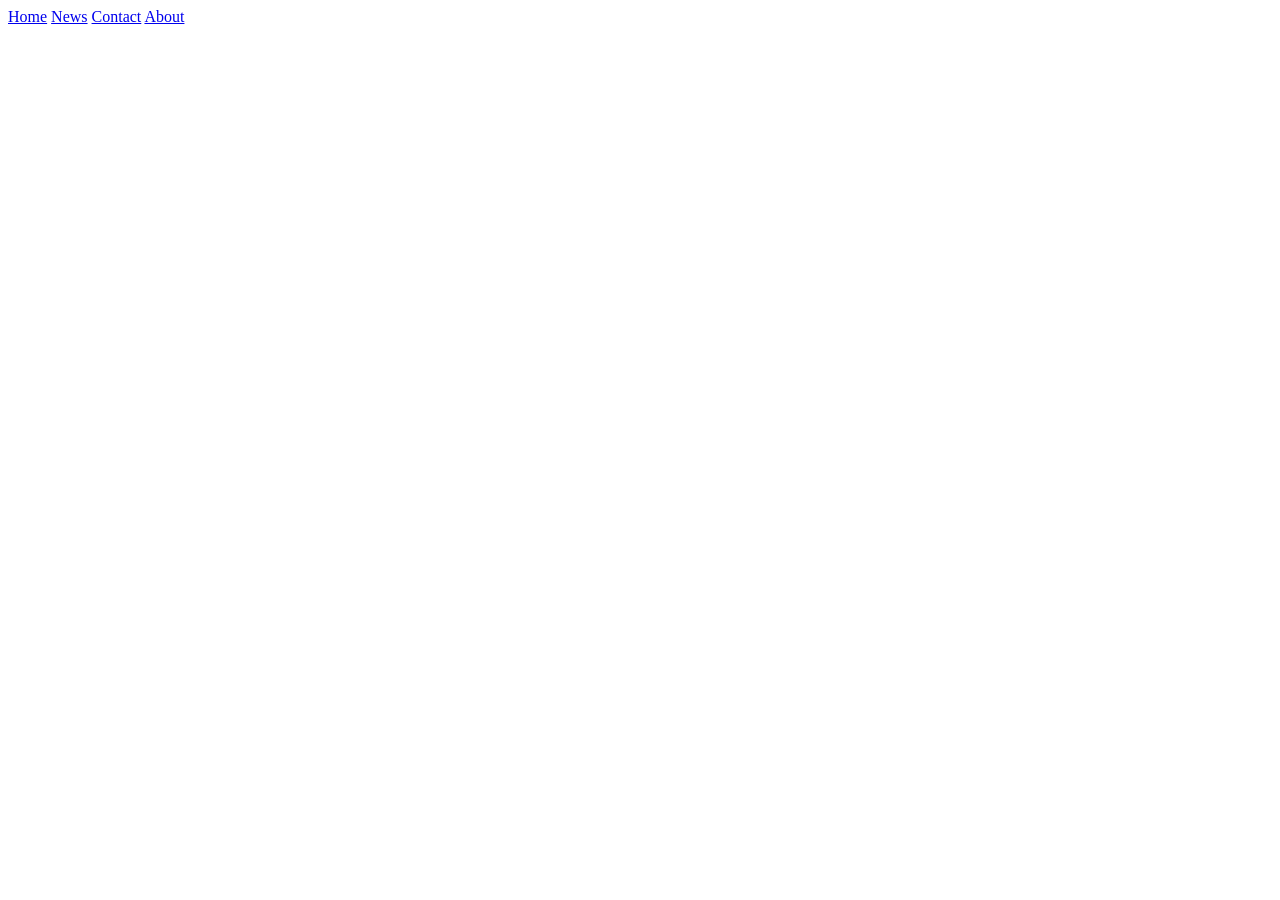
==== social network/Public/index.html @ c63f4bfc "update" ====
<!DOCTYPE html>
<html lang="en">
<head>
    <meta charset="UTF-8">
    <meta name="viewport" content="width=device-width, initial-scale=1.0">
    <title>Document</title>
</head>
<body>
    <div class="topnav">
        <a href="#home">Home</a>
        <a href="#news">News</a>
        <a href="#contact">Contact</a>
        <a href="#about">About</a>
    </div>
</body>
</html>
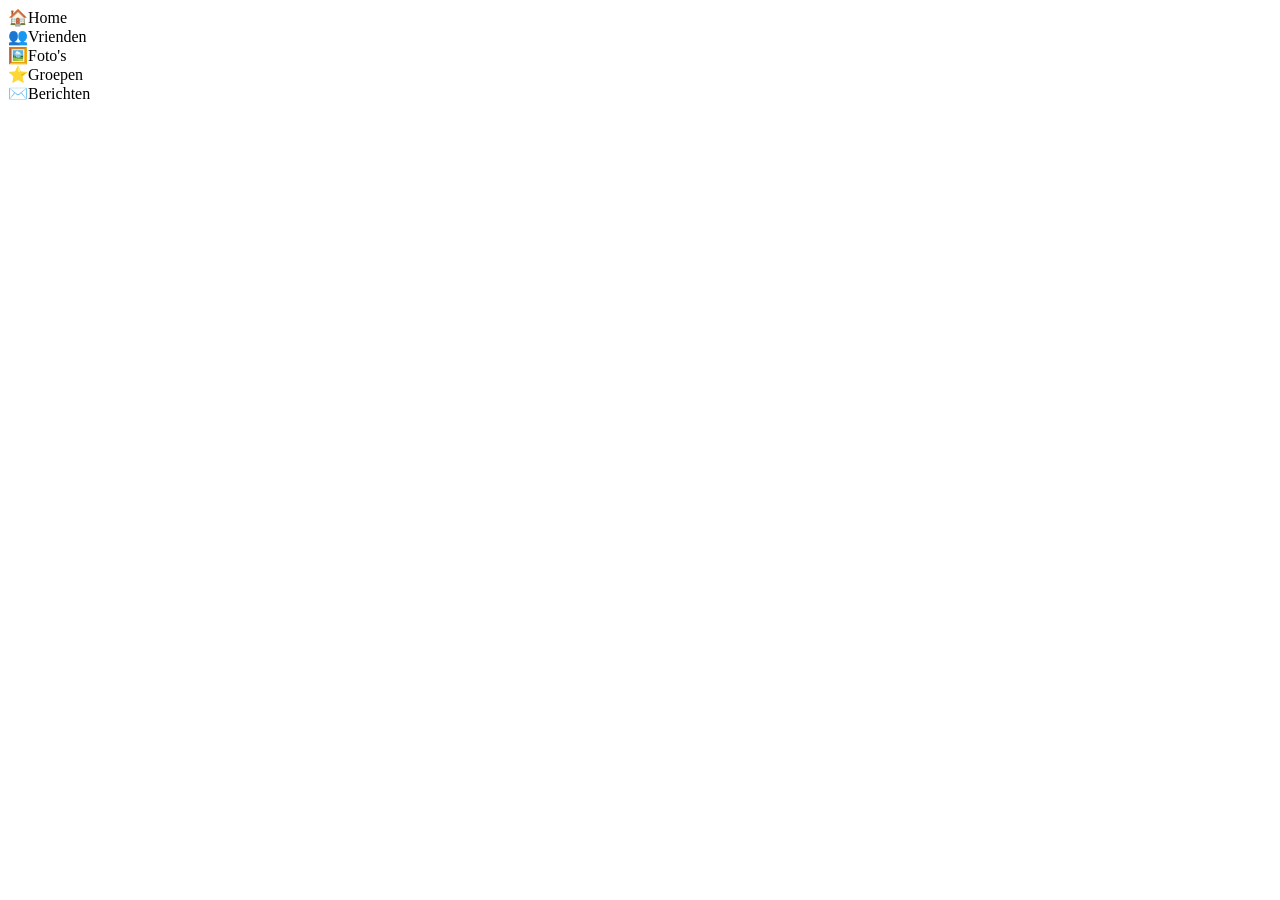
==== commit 9b5bfbe1: "update" ====
--- a/social network/Public/index.html
+++ b/social network/Public/index.html
@@ -6,11 +6,11 @@
     <title>Document</title>
 </head>
 <body>
-    <div class="topnav">
-        <a href="#home">Home</a>
-        <a href="#news">News</a>
-        <a href="#contact">Contact</a>
-        <a href="#about">About</a>
+<div class="nav-item active" data-tab="Home"><span class="emoji">🏠</span>Home</div>
+    <div class="nav-item" data-tab="Vrienden"><span class="emoji">👥</span>Vrienden</div>
+    <div class="nav-item" data-tab="Foto's"><span class="emoji">🖼️</span>Foto's</div>
+    <div class="nav-item" data-tab="Groepen"><span class="emoji">⭐</span>Groepen</div>
+    <div class="nav-item" data-tab="Berichten" id="navBerichten"><span class="emoji">✉️</span>Berichten<span class="badge" id="badgeBerichten"></span>
     </div>
 </body>
 </html>
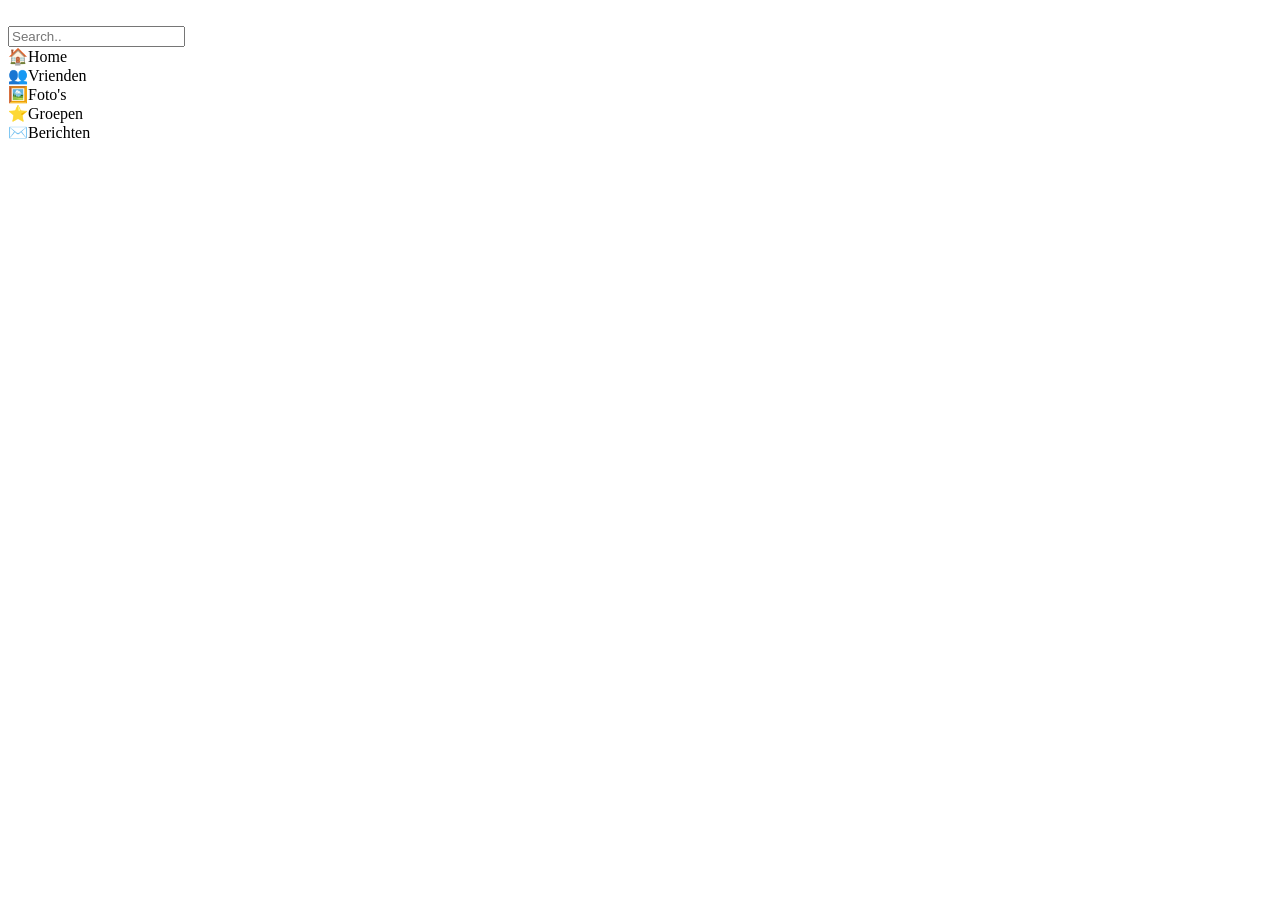
==== commit 17174eee: "update name and logo" ====
--- a/social network/Public/index.html
+++ b/social network/Public/index.html
@@ -6,11 +6,23 @@
     <title>Document</title>
 </head>
 <body>
-<div class="nav-item active" data-tab="Home"><span class="emoji">🏠</span>Home</div>
+
+<div>
+    <img src="/files/logo.png" alt="">
+</div>
+
+<div class="topnav">
+    <input type="text" placeholder="Search..">
+    <div class="nav-item active" data-tab="Home"><span class="emoji">🏠</span>Home</div>
     <div class="nav-item" data-tab="Vrienden"><span class="emoji">👥</span>Vrienden</div>
     <div class="nav-item" data-tab="Foto's"><span class="emoji">🖼️</span>Foto's</div>
     <div class="nav-item" data-tab="Groepen"><span class="emoji">⭐</span>Groepen</div>
     <div class="nav-item" data-tab="Berichten" id="navBerichten"><span class="emoji">✉️</span>Berichten<span class="badge" id="badgeBerichten"></span>
-    </div>
+</div>
+
+<div>
+    <img src="/files/blank-avatar-placeholder-grey-vector-21806614.png" alt="">
+</div>
+
 </body>
 </html>
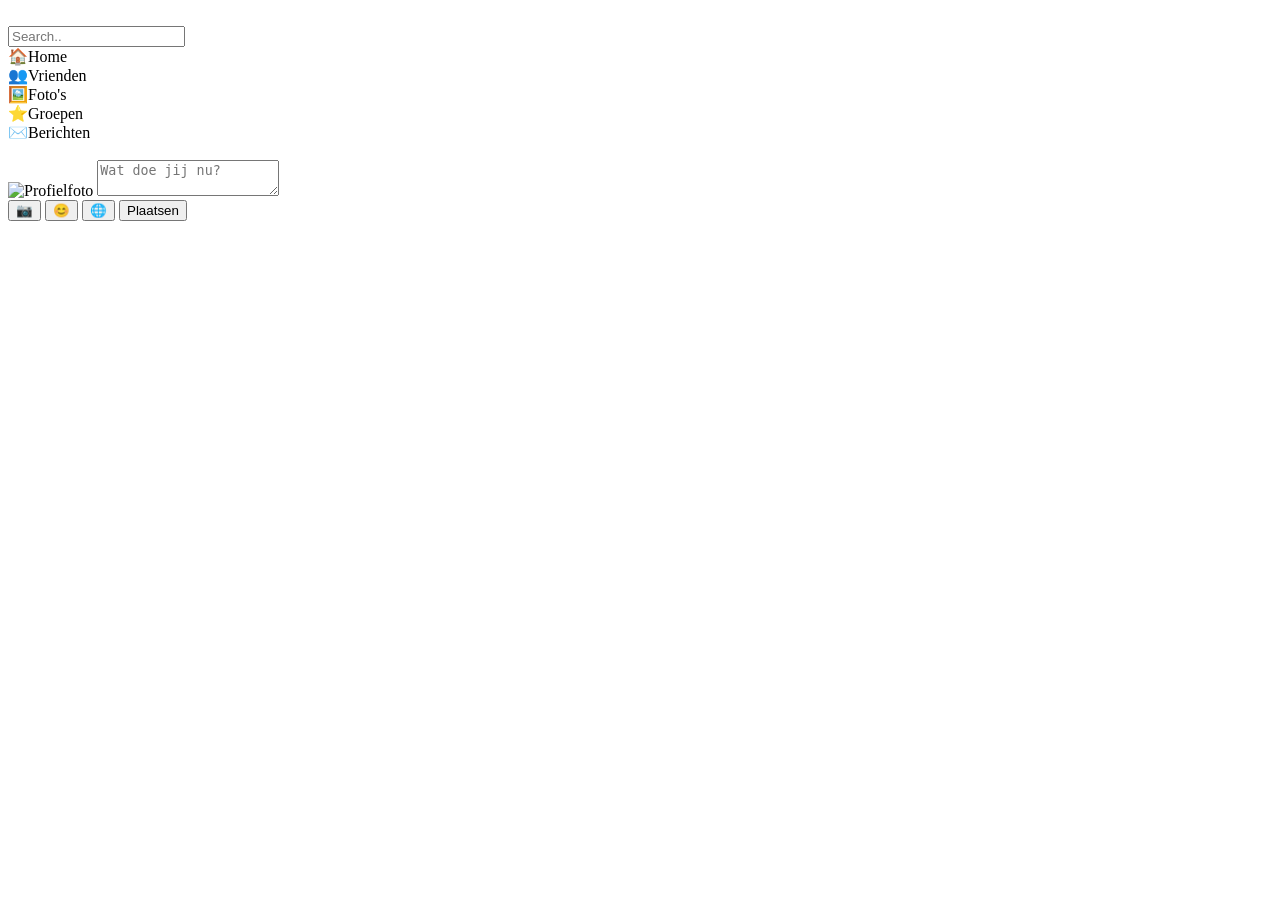
==== commit fabc22f5: "post box" ====
--- a/social network/Public/index.html
+++ b/social network/Public/index.html
@@ -24,5 +24,36 @@
     <img src="/files/blank-avatar-placeholder-grey-vector-21806614.png" alt="">
 </div>
 
+<form class="post-box">
+
+    <div class="post-header">
+        <img src="/files/blank-avatar-placeholder-grey-vector-21806614.png" alt="Profielfoto">
+
+        <textarea
+            name="post"
+            placeholder="Wat doe jij nu?"
+            required
+        ></textarea>
+    </div>
+
+    <div class="post-actions">
+        <button type="button" aria-label="Foto toevoegen">
+            📷
+        </button>
+
+        <button type="button" aria-label="Emoji toevoegen">
+            😊
+        </button>
+
+        <button type="button" aria-label="Locatie toevoegen">
+            🌐
+        </button>
+
+        <button type="submit">
+            Plaatsen
+        </button>
+    </div>
+
+</form>
 </body>
 </html>
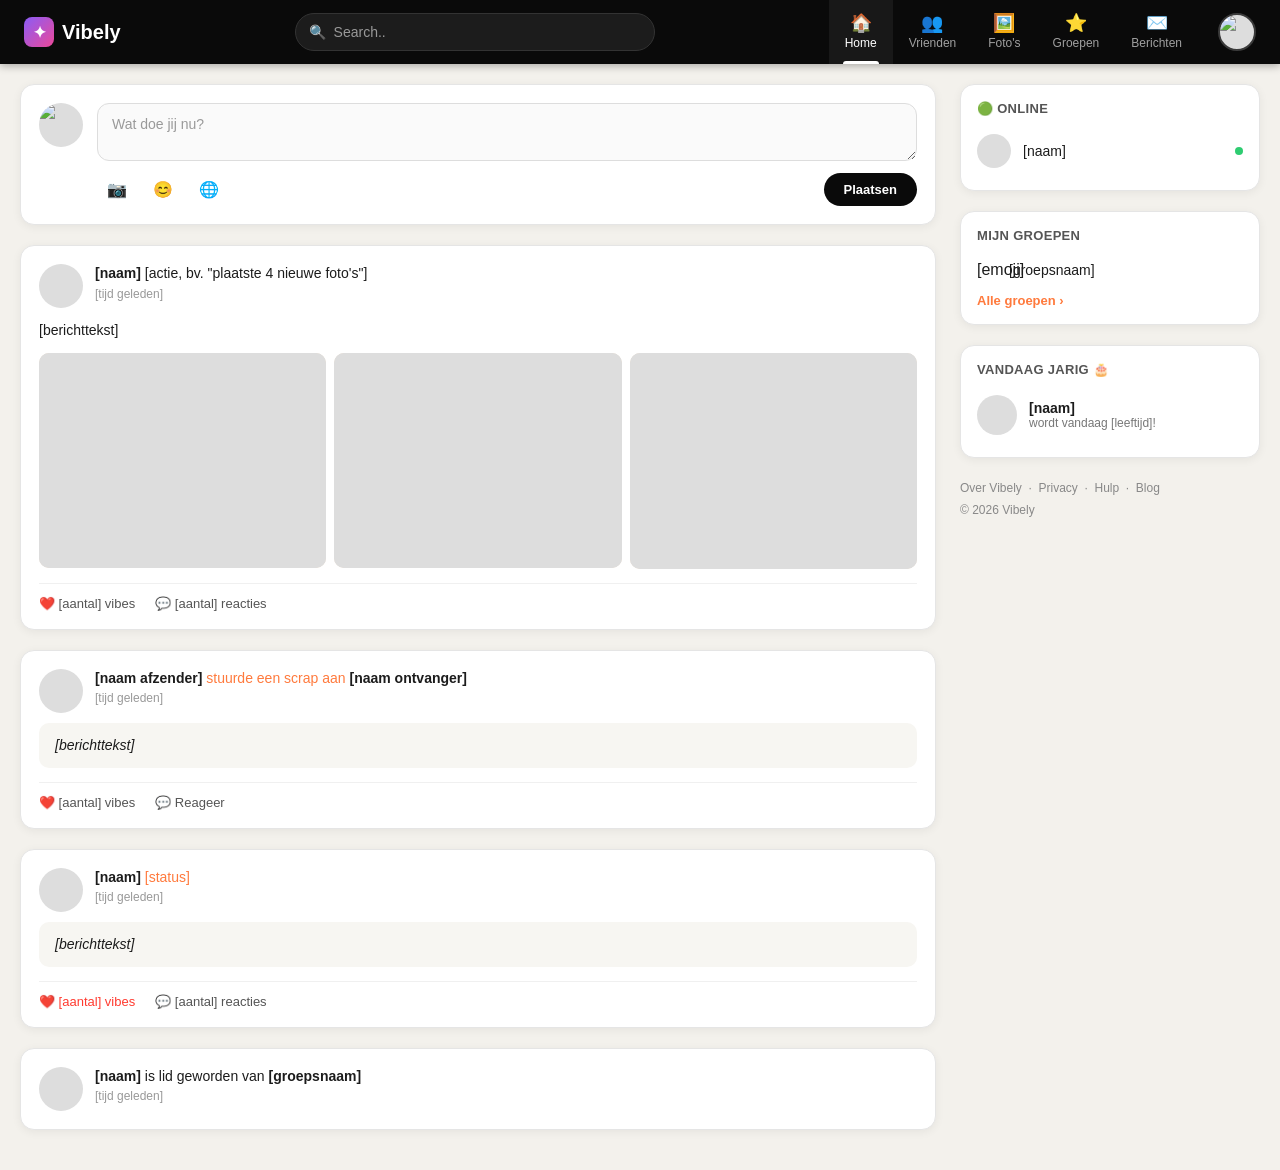
==== commit 008676f2: "update code and added css" ====
--- a/social network/Public/index.html
+++ b/social network/Public/index.html
@@ -1,59 +1,170 @@
 <!DOCTYPE html>
-<html lang="en">
+<html lang="nl">
 <head>
-    <meta charset="UTF-8">
-    <meta name="viewport" content="width=device-width, initial-scale=1.0">
-    <title>Document</title>
+<meta charset="UTF-8">
+<meta name="viewport" content="width=device-width, initial-scale=1.0">
+<title>Vibely</title>
+<link rel="stylesheet" href="style.css">
 </head>
 <body>
 
-<div>
-    <img src="/files/logo.png" alt="">
-</div>
+<div class="nav">
 
-<div class="topnav">
+  <div class="logo">
+    <span class="logo-icon">✦</span>
+    <span class="wordmark">Vibely</span>
+  </div>
+
+  <div class="search">
+    <span class="search-icon">🔍</span>
     <input type="text" placeholder="Search..">
+  </div>
+
+  <div class="nav-links">
     <div class="nav-item active" data-tab="Home"><span class="emoji">🏠</span>Home</div>
     <div class="nav-item" data-tab="Vrienden"><span class="emoji">👥</span>Vrienden</div>
     <div class="nav-item" data-tab="Foto's"><span class="emoji">🖼️</span>Foto's</div>
     <div class="nav-item" data-tab="Groepen"><span class="emoji">⭐</span>Groepen</div>
-    <div class="nav-item" data-tab="Berichten" id="navBerichten"><span class="emoji">✉️</span>Berichten<span class="badge" id="badgeBerichten"></span>
+    <div class="nav-item" data-tab="Berichten" id="navBerichten">
+      <span class="emoji">✉️</span>Berichten
+      <!-- zet hier het aantal ongelezen berichten in, leeg = geen badge -->
+      <span class="badge" id="badgeBerichten"></span>
+    </div>
+  </div>
+
+  <div class="profile">
+    <!-- profielfoto ingelogde gebruiker -->
+    <img src="" alt="Profielfoto">
+  </div>
+
 </div>
 
-<div>
-    <img src="/files/blank-avatar-placeholder-grey-vector-21806614.png" alt="">
+<div class="page">
+
+  <div class="main-col">
+
+    <form class="post-box">
+      <div class="post-header">
+        <!-- profielfoto ingelogde gebruiker -->
+        <img src="" alt="Profielfoto">
+        <textarea name="post" placeholder="Wat doe jij nu?" required></textarea>
+      </div>
+
+      <div class="post-actions">
+        <button type="button" aria-label="Foto toevoegen">📷</button>
+        <button type="button" aria-label="Emoji toevoegen">😊</button>
+        <button type="button" aria-label="Locatie toevoegen">🌐</button>
+        <button type="submit">Plaatsen</button>
+      </div>
+    </form>
+
+    <!-- =====================================================
+         FEED
+         herhaal onderstaand blok (of een variant, zie hieronder)
+         voor elk item uit de database
+         ===================================================== -->
+
+    <!-- variant: post met foto's -->
+    <div class="card">
+      <div class="card-head">
+        <img src="" alt="">
+        <div class="who">
+          <b>[naam]</b> [actie, bv. "plaatste 4 nieuwe foto's"]<br>
+          <span class="time">[tijd geleden]</span>
+        </div>
+      </div>
+      <p class="card-text">[berichttekst]</p>
+      <div class="photo-grid">
+        <div><img src="" alt=""></div>
+        <div><img src="" alt=""></div>
+        <div><img src="" alt=""></div>
+      </div>
+      <div class="card-meta">
+        <span>❤️ [aantal] vibes</span>
+        <span>💬 [aantal] reacties</span>
+      </div>
+    </div>
+
+    <!-- variant: scrap / bericht naar iemand -->
+    <div class="card">
+      <div class="card-head">
+        <img src="" alt="">
+        <div class="who">
+          <b>[naam afzender]</b> <span class="action">stuurde een scrap aan</span> <b>[naam ontvanger]</b><br>
+          <span class="time">[tijd geleden]</span>
+        </div>
+      </div>
+      <div class="card-quote">[berichttekst]</div>
+      <div class="card-meta">
+        <span>❤️ [aantal] vibes</span>
+        <span>💬 Reageer</span>
+      </div>
+    </div>
+
+    <!-- variant: statusupdate -->
+    <div class="card">
+      <div class="card-head">
+        <img src="" alt="">
+        <div class="who">
+          <b>[naam]</b> <span class="action">[status]</span><br>
+          <span class="time">[tijd geleden]</span>
+        </div>
+      </div>
+      <div class="card-quote">[berichttekst]</div>
+      <div class="card-meta">
+        <span class="liked">❤️ [aantal] vibes</span>
+        <span>💬 [aantal] reacties</span>
+      </div>
+    </div>
+
+    <!-- variant: lid geworden van groep (geen foto/tekst/meta nodig) -->
+    <div class="card">
+      <div class="card-head">
+        <img src="" alt="">
+        <div class="who">
+          <b>[naam]</b> is lid geworden van <b>[groepsnaam]</b><br>
+          <span class="time">[tijd geleden]</span>
+        </div>
+      </div>
+    </div>
+
+  </div>
+
+  <div class="sidebar">
+
+    <div class="panel">
+      <h3>🟢 ONLINE</h3>
+      <!-- herhaal per vriend die online is -->
+      <div class="friend-row"><img src="" alt="">[naam]<span class="dot"></span></div>
+    </div>
+
+    <div class="panel">
+      <h3>MIJN GROEPEN</h3>
+      <!-- herhaal per groep waar gebruiker lid van is -->
+      <div class="group-row"><span class="icon">[emoji]</span>[groepsnaam]</div>
+      <a class="see-all" href="#">Alle groepen ›</a>
+    </div>
+
+    <div class="panel">
+      <h3>VANDAAG JARIG 🎂</h3>
+      <!-- herhaal per vriend die vandaag jarig is, leeg laten als niemand jarig is -->
+      <div class="birthday-row">
+        <img src="" alt="">
+        <div>
+          <div class="name">[naam]</div>
+          <div class="sub">wordt vandaag [leeftijd]!</div>
+        </div>
+      </div>
+    </div>
+
+    <div class="footer-links">
+      Over Vibely &nbsp;·&nbsp; Privacy &nbsp;·&nbsp; Hulp &nbsp;·&nbsp; Blog<br>
+      © 2026 Vibely
+    </div>
+
+  </div>
+
 </div>
 
-<form class="post-box">
-
-    <div class="post-header">
-        <img src="/files/blank-avatar-placeholder-grey-vector-21806614.png" alt="Profielfoto">
-
-        <textarea
-            name="post"
-            placeholder="Wat doe jij nu?"
-            required
-        ></textarea>
-    </div>
-
-    <div class="post-actions">
-        <button type="button" aria-label="Foto toevoegen">
-            📷
-        </button>
-
-        <button type="button" aria-label="Emoji toevoegen">
-            😊
-        </button>
-
-        <button type="button" aria-label="Locatie toevoegen">
-            🌐
-        </button>
-
-        <button type="submit">
-            Plaatsen
-        </button>
-    </div>
-
-</form>
 </body>
 </html>
--- a/social network/Public/style.css
+++ b/social network/Public/style.css
@@ -0,0 +1,602 @@
+/* =====================================================
+   RESET
+   ===================================================== */
+
+* {
+  box-sizing: border-box;
+}
+
+html, body {
+  margin: 0;
+  padding: 0;
+  min-height: 100vh;
+  font-family: Arial, Helvetica, sans-serif;
+  background: #f3f1ec;
+  color: #1c1c1c;
+}
+
+img {
+  max-width: 100%;
+  display: block;
+}
+
+/* zolang er nog geen echte src vanuit de database is,
+   voorkomt dit dat de alt-tekst van een "kapotte" afbeelding
+   buiten de cirkel/vorm uitsteekt */
+
+img[src=""] {
+  font-size: 0;
+  color: transparent;
+  text-indent: -9999px;
+  background: #dddddd;
+}
+
+a {
+  color: inherit;
+  text-decoration: none;
+}
+
+
+/* =====================================================
+   NAVBAR
+   ===================================================== */
+
+.nav {
+  position: fixed;
+  top: 0;
+  left: 0;
+  width: 100%;
+  height: 64px;
+
+  background: #0a0a0a;
+  box-shadow: 0 2px 8px rgba(0, 0, 0, 0.3);
+
+  display: grid;
+  grid-template-columns: auto minmax(0, 1fr) auto auto;
+  align-items: center;
+  column-gap: 20px;
+
+  padding: 0 24px;
+
+  z-index: 999;
+}
+
+
+/* logo */
+
+.nav .logo {
+  display: flex;
+  align-items: center;
+  gap: 8px;
+  flex-shrink: 0;
+  font-size: 20px;
+  font-weight: bold;
+  color: #ffffff;
+}
+
+.nav .logo .logo-icon {
+  width: 30px;
+  height: 30px;
+  border-radius: 8px;
+  background: linear-gradient(135deg, #8b5cf6, #ec4899);
+  display: flex;
+  align-items: center;
+  justify-content: center;
+  font-size: 16px;
+  flex-shrink: 0;
+}
+
+/* search */
+
+.nav .search {
+  position: relative;
+
+  justify-self: center;
+  width: 100%;
+  min-width: 0;
+  max-width: 360px;
+}
+
+.nav .search .search-icon {
+  position: absolute;
+  left: 14px;
+  top: 50%;
+  transform: translateY(-50%);
+
+  font-size: 14px;
+  color: #999999;
+  pointer-events: none;
+}
+
+.nav .search input {
+  width: 100%;
+  height: 38px;
+  padding: 0 16px 0 38px;
+
+  border: 1px solid #333333;
+  border-radius: 20px;
+
+  background: #1c1c1c;
+  color: #ffffff;
+  font-size: 14px;
+
+  outline: none;
+}
+
+.nav .search input::placeholder {
+  color: #999999;
+}
+
+.nav .search input:focus {
+  background: #262626;
+  border-color: #555555;
+}
+
+/* nav links (scrollable on small screens instead of overlapping) */
+
+.nav-links {
+  display: flex;
+  align-items: stretch;
+  justify-content: flex-end;
+  height: 100%;
+  overflow-x: auto;
+  scrollbar-width: none;
+  min-width: 0;
+}
+
+.nav-links::-webkit-scrollbar {
+  display: none;
+}
+
+.nav-item {
+  position: relative;
+  flex: 0 0 auto;
+
+  display: flex;
+  flex-direction: column;
+  align-items: center;
+  justify-content: center;
+  gap: 4px;
+
+  padding: 0 16px;
+
+  color: #a0a0a0;
+  font-size: 12px;
+  white-space: nowrap;
+  cursor: pointer;
+
+  transition: background 0.2s ease, color 0.2s ease;
+}
+
+.nav-item .emoji {
+  font-size: 18px;
+  line-height: 1;
+}
+
+.nav-item:hover {
+  background: #181818;
+  color: #ffffff;
+}
+
+.nav-item.active {
+  background: #181818;
+  color: #ffffff;
+}
+
+.nav-item.active::after {
+  content: "";
+  position: absolute;
+  left: 14px;
+  right: 14px;
+  bottom: 0;
+  height: 3px;
+  background: #ffffff;
+  border-radius: 3px 3px 0 0;
+}
+
+/* badge — only shows when it actually has a number in it */
+
+.badge {
+  position: absolute;
+  top: 8px;
+  right: 6px;
+
+  min-width: 16px;
+  height: 16px;
+  padding: 0 4px;
+
+  display: none;
+  align-items: center;
+  justify-content: center;
+
+  border-radius: 999px;
+  background: #ff3b30;
+  color: #ffffff;
+  font-size: 10px;
+  line-height: 1;
+}
+
+.badge:not(:empty) {
+  display: flex;
+}
+
+/* profile avatar top right */
+
+.nav .profile {
+  flex-shrink: 0;
+}
+
+.nav .profile img {
+  width: 38px;
+  height: 38px;
+  border-radius: 50%;
+  object-fit: cover;
+  border: 2px solid #3a3a3a;
+  background: #dddddd;
+}
+
+
+/* =====================================================
+   PAGE LAYOUT
+   ===================================================== */
+
+.page {
+  max-width: 1280px;
+  margin: 0 auto;
+  padding: 84px 20px 40px;
+
+  display: grid;
+  grid-template-columns: minmax(0, 1fr) 300px;
+  gap: 24px;
+  align-items: start;
+}
+
+.main-col {
+  min-width: 0;
+  display: flex;
+  flex-direction: column;
+  gap: 20px;
+}
+
+
+/* =====================================================
+   POST BOX
+   ===================================================== */
+
+.post-box {
+  width: 100%;
+  padding: 18px;
+
+  background: #ffffff;
+  border: 1px solid #e5e5e5;
+  border-radius: 14px;
+  box-shadow: 0 2px 10px rgba(0, 0, 0, 0.06);
+}
+
+.post-header {
+  display: flex;
+  align-items: flex-start;
+  gap: 14px;
+  width: 100%;
+}
+
+.post-header img {
+  width: 44px;
+  height: 44px;
+  border-radius: 50%;
+  object-fit: cover;
+  flex-shrink: 0;
+  background: #dddddd;
+}
+
+.post-header textarea {
+  flex: 1;
+  min-width: 0;
+  min-height: 44px;
+  padding: 12px 14px;
+  resize: vertical;
+
+  border: 1px solid #dddddd;
+  border-radius: 12px;
+  background: #fafafa;
+  color: #222222;
+
+  font-family: inherit;
+  font-size: 14px;
+  outline: none;
+}
+
+.post-header textarea::placeholder {
+  color: #999999;
+}
+
+.post-header textarea:focus {
+  background: #ffffff;
+  border-color: #aaaaaa;
+}
+
+.post-actions {
+  display: flex;
+  align-items: center;
+  flex-wrap: wrap;
+  gap: 6px;
+  margin-top: 12px;
+  padding-left: 58px;
+}
+
+.post-actions button {
+  border: none;
+  background: transparent;
+  padding: 7px 10px;
+  border-radius: 8px;
+  cursor: pointer;
+  font-size: 16px;
+}
+
+.post-actions button:hover {
+  background: #f1f1f1;
+}
+
+.post-actions button[type="submit"] {
+  margin-left: auto;
+  padding: 9px 20px;
+  background: #0a0a0a;
+  color: #ffffff;
+  border-radius: 20px;
+  font-size: 13px;
+  font-weight: bold;
+}
+
+.post-actions button[type="submit"]:hover {
+  background: #262626;
+}
+
+
+/* =====================================================
+   FEED CARDS
+   ===================================================== */
+
+.card {
+  width: 100%;
+  padding: 18px;
+
+  background: #ffffff;
+  border: 1px solid #e5e5e5;
+  border-radius: 14px;
+  box-shadow: 0 2px 10px rgba(0, 0, 0, 0.06);
+}
+
+.card-head {
+  display: flex;
+  align-items: flex-start;
+  gap: 12px;
+}
+
+.card-head img {
+  width: 44px;
+  height: 44px;
+  border-radius: 50%;
+  object-fit: cover;
+  flex-shrink: 0;
+  background: #dddddd;
+}
+
+.card-head .who {
+  font-size: 14px;
+  line-height: 1.4;
+}
+
+.card-head .who b {
+  font-weight: bold;
+}
+
+.card-head .action {
+  color: #ff7a3d;
+}
+
+.card-head .time {
+  font-size: 12px;
+  color: #999999;
+}
+
+.card-text {
+  margin: 12px 0 0;
+  font-size: 14px;
+  line-height: 1.5;
+}
+
+.card-quote {
+  margin-top: 10px;
+  padding: 12px 16px;
+  background: #f7f6f2;
+  border-radius: 10px;
+  font-size: 14px;
+  font-style: italic;
+  line-height: 1.5;
+}
+
+.photo-grid {
+  margin-top: 12px;
+  display: grid;
+  grid-template-columns: repeat(3, 1fr);
+  gap: 8px;
+}
+
+.photo-grid div {
+  aspect-ratio: 4 / 3;
+  border-radius: 10px;
+  background: #ecdfd2;
+  overflow: hidden;
+}
+
+.photo-grid img {
+  width: 100%;
+  height: 100%;
+  object-fit: cover;
+}
+
+.card-meta {
+  display: flex;
+  align-items: center;
+  gap: 20px;
+  margin-top: 14px;
+  padding-top: 12px;
+  border-top: 1px solid #f0f0f0;
+  font-size: 13px;
+  color: #555555;
+}
+
+.card-meta span {
+  display: flex;
+  align-items: center;
+  gap: 6px;
+  cursor: pointer;
+}
+
+.card-meta .liked {
+  color: #ff3b30;
+}
+
+
+/* =====================================================
+   SIDEBAR
+   ===================================================== */
+
+.sidebar {
+  display: flex;
+  flex-direction: column;
+  gap: 20px;
+}
+
+.panel {
+  background: #ffffff;
+  border: 1px solid #e5e5e5;
+  border-radius: 14px;
+  padding: 16px;
+  box-shadow: 0 2px 10px rgba(0, 0, 0, 0.06);
+}
+
+.panel h3 {
+  margin: 0 0 12px;
+  font-size: 13px;
+  letter-spacing: 0.3px;
+  color: #555555;
+  display: flex;
+  align-items: center;
+  gap: 6px;
+}
+
+.friend-row, .group-row, .birthday-row {
+  display: flex;
+  align-items: center;
+  gap: 12px;
+  padding: 6px 0;
+  font-size: 14px;
+}
+
+.friend-row img {
+  width: 34px;
+  height: 34px;
+  border-radius: 50%;
+  object-fit: cover;
+  background: #dddddd;
+}
+
+.friend-row .dot {
+  width: 8px;
+  height: 8px;
+  border-radius: 50%;
+  background: #2ecc71;
+  margin-left: auto;
+}
+
+.group-row .icon {
+  font-size: 16px;
+  width: 20px;
+  text-align: center;
+}
+
+.panel .see-all {
+  display: block;
+  margin-top: 8px;
+  font-size: 13px;
+  color: #ff7a3d;
+  font-weight: bold;
+}
+
+.birthday-row img {
+  width: 40px;
+  height: 40px;
+  border-radius: 50%;
+  object-fit: cover;
+  background: #dddddd;
+}
+
+.birthday-row .name {
+  font-weight: bold;
+}
+
+.birthday-row .sub {
+  font-size: 12px;
+  color: #777777;
+}
+
+.footer-links {
+  font-size: 12px;
+  color: #888888;
+  line-height: 1.8;
+}
+
+
+/* =====================================================
+   RESPONSIVE
+   ===================================================== */
+
+@media (max-width: 980px) {
+  .page {
+    grid-template-columns: 1fr;
+  }
+
+  .sidebar {
+    order: 2;
+  }
+}
+
+@media (max-width: 720px) {
+  .nav {
+    padding: 0 12px;
+    gap: 10px;
+    grid-template-columns: auto minmax(0, 1fr) auto;
+  }
+
+  .nav .search {
+    display: none;
+  }
+
+  .nav-item {
+    padding: 0 10px;
+    font-size: 11px;
+  }
+
+  .page {
+    padding: 76px 12px 32px;
+  }
+
+  .photo-grid {
+    grid-template-columns: repeat(2, 1fr);
+  }
+}
+
+@media (max-width: 480px) {
+  .nav .logo span.wordmark {
+    display: none;
+  }
+
+  .post-actions {
+    padding-left: 0;
+  }
+
+  .card-meta {
+    gap: 14px;
+  }
+}
